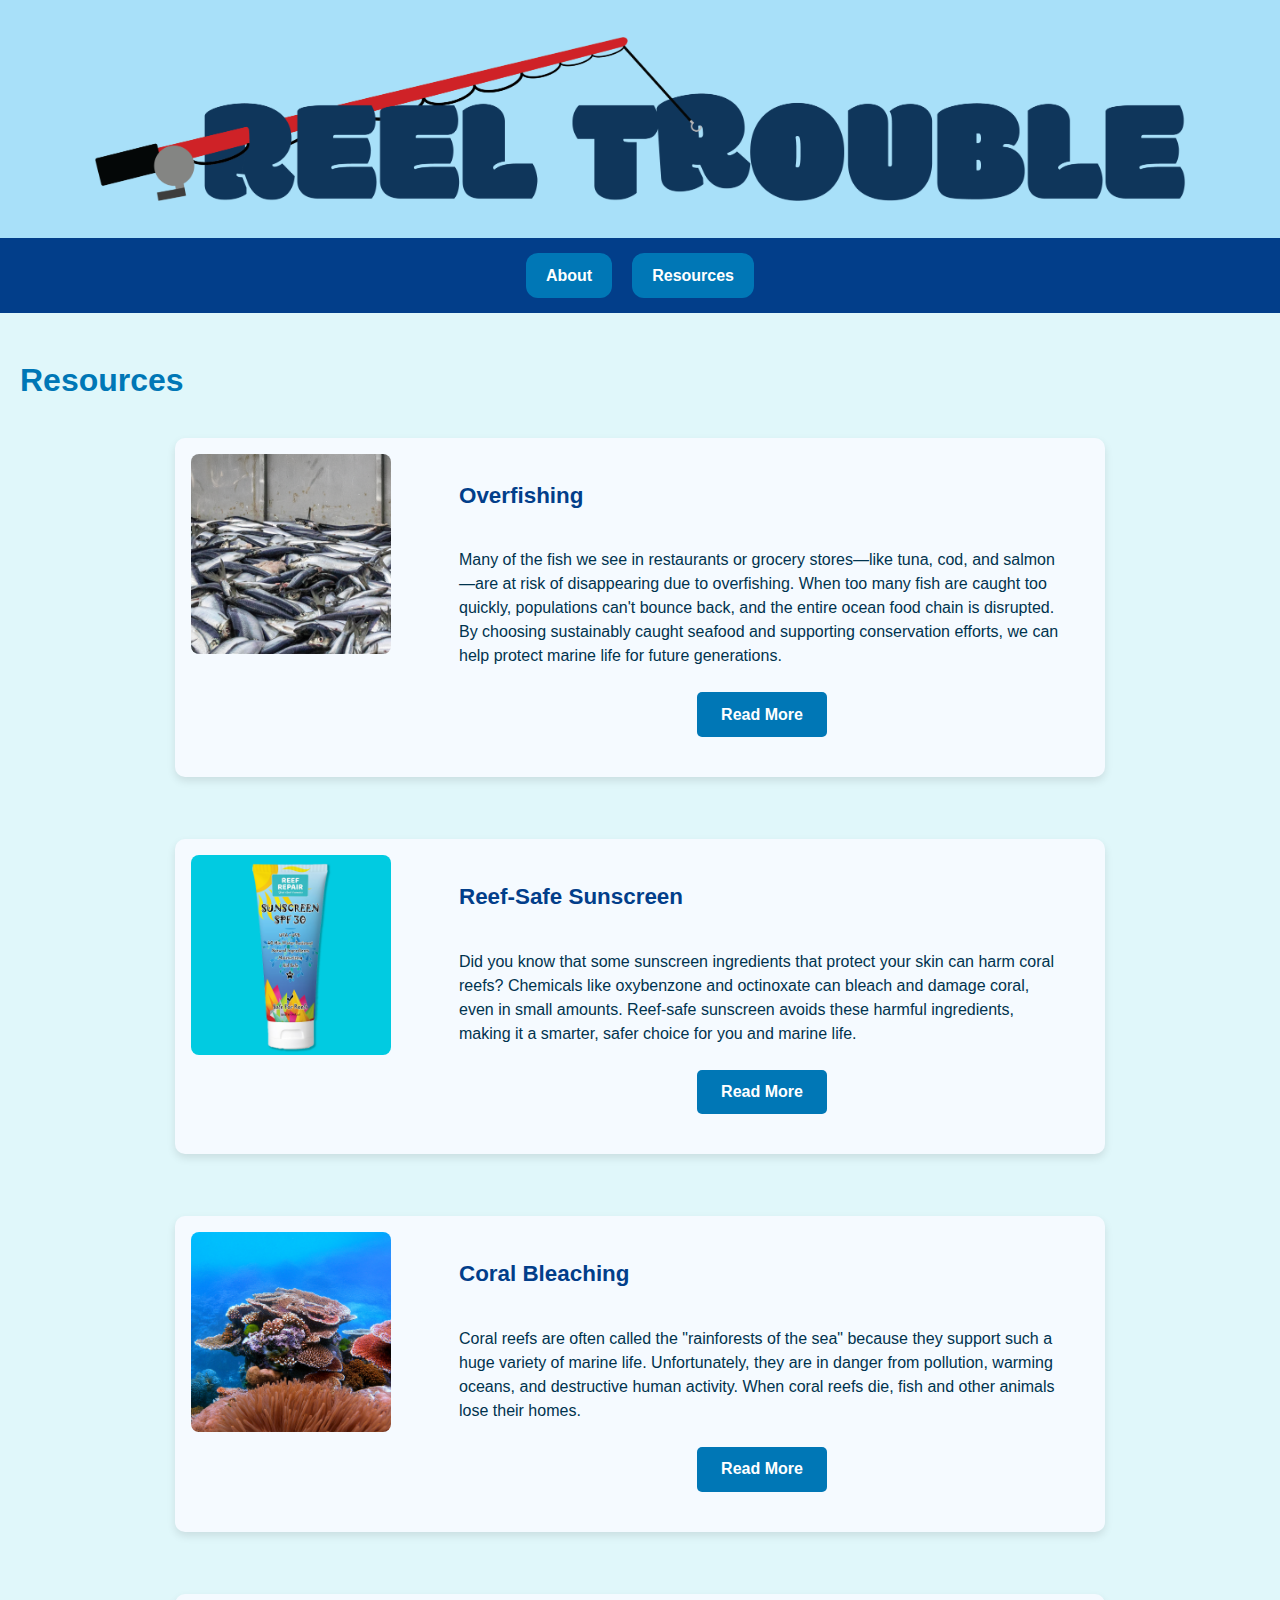
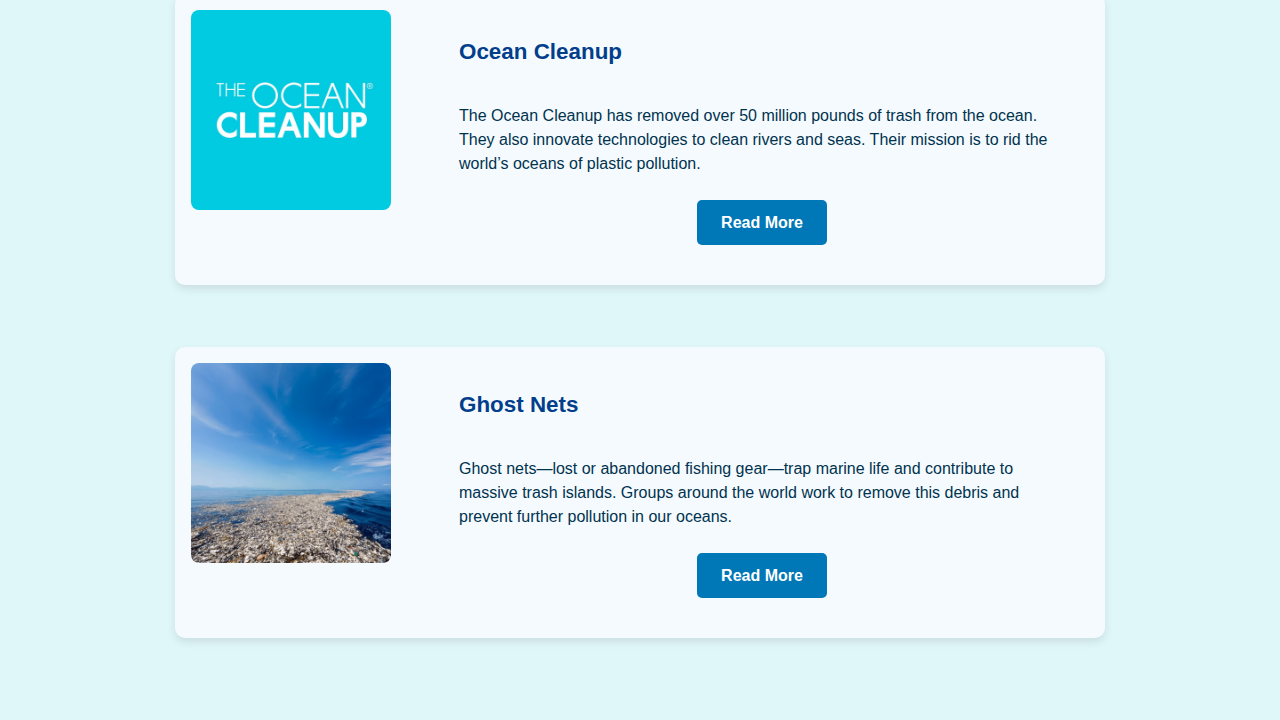
==== resources.html @ 963f10b5 "button" ====
<!DOCTYPE html>
<html lang="en">
<head>
  <meta charset="UTF-8" />
  <meta name="viewport" content="width=device-width, initial-scale=1.0" />
  <title>Reel Trouble - Resources</title>
  <link rel="stylesheet" href="css/style.css" />
</head>
<body>
  <header>
    <img src="images/Reel Trouble Logo.png" alt="Reel Trouble Game Logo" class="logo" />
  </header>

  <nav>
    <a href="index.html">About</a>
    <a href="resources.html">Resources</a>
  </nav>

  <main>
    <h1>Resources</h1>

    <div class="card-container">

      <div class="resource-item">
        <img src="images/fish.png" alt="Colorful fish swimming in coral reef" />
        <div class="resource-text">
          <h2>Overfishing</h2>
          <p>
            Many of the fish we see in restaurants or grocery stores—like tuna, cod, and salmon—are at risk of disappearing due to overfishing. When too many fish are caught too quickly, populations can't bounce back, and the entire ocean food chain is disrupted. By choosing sustainably caught seafood and supporting conservation efforts, we can help protect marine life for future generations.
          </p>
          <div class="button-group">
            <a class="read-more-btn" href="https://www.worldwildlife.org/threats/overfishing" target="_blank">Read More</a>
          </div>
        </div>
      </div>

      <div class="resource-item">
        <img src="images/sunscreen.png" alt="Reef-safe sunscreen product" />
        <div class="resource-text">
          <h2>Reef-Safe Sunscreen</h2>
          <p>
            Did you know that some sunscreen ingredients that protect your skin can harm coral reefs? Chemicals like oxybenzone and octinoxate can bleach and damage coral, even in small amounts. Reef-safe sunscreen avoids these harmful ingredients, making it a smarter, safer choice for you and marine life.
          </p>
          <div class="button-group">
            <a class="read-more-btn" href="https://savethereef.org/about-reef-save-sunscreen.html" target="_blank">Read More</a>
          </div>
        </div>
      </div>

      <div class="resource-item">
        <img src="images/coralreef.png" alt="Vibrant coral reef" />
        <div class="resource-text">
          <h2>Coral Bleaching</h2>
          <p>
            Coral reefs are often called the "rainforests of the sea" because they support such a huge variety of marine life. Unfortunately, they are in danger from pollution, warming oceans, and destructive human activity. When coral reefs die, fish and other animals lose their homes.
          </p>
          <div class="button-group">
            <a class="read-more-btn" href="https://www.worldwildlife.org/threats/coral-bleaching" target="_blank">Read More</a>
          </div>
        </div>
      </div>

      <div class="resource-item">
        <img src="images/oceancleanup.png" alt="The Ocean Cleanup" />
        <div class="resource-text">
          <h2>Ocean Cleanup</h2>
          <p>
            The Ocean Cleanup has removed over 50 million pounds of trash from the ocean. They also innovate technologies to clean rivers and seas. Their mission is to rid the world’s oceans of plastic pollution.
          </p>
          <div class="button-group">
            <a class="read-more-btn" href="https://theoceancleanup.com/" target="_blank">Read More</a>
          </div>
        </div>
      </div>

      <div class="resource-item">
        <img src="images/trashisland.png" alt="Fishing net in the ocean" />
        <div class="resource-text">
          <h2>Ghost Nets</h2>
          <p>
            Ghost nets—lost or abandoned fishing gear—trap marine life and contribute to massive trash islands. Groups around the world work to remove this debris and prevent further pollution in our oceans.
          </p>
          <div class="button-group">
            <a class="read-more-btn" href="https://www.nationalgeographic.com/environment/article/ghost-nets" target="_blank">Read More</a>
          </div>
        </div>
      </div>

    </div>
  </main>
</body>
</html>
---- css/style.css ----
/* Reset and Base Styling */
* {
  box-sizing: border-box;
}
body {
  margin: 0;
  font-family: Arial, sans-serif;
  line-height: 1.6;
  background-color: #e0f7fa;
  color: #003344;
}
a {
  text-decoration: none;
}
a:focus {
  outline: 2px solid #ffffff;
}

/* Header and Logo */
header {
  background-color: #0077b6;
  text-align: center;
}
.logo {
  max-width: 100%;
  height: auto;
  display: block;
  margin: 0 auto;
}

/* Headings */
h1, h2, h3 {
  color: #0077b6;
}

/* Navigation */
nav {
  background-color: #023e8a;
  padding: 15px 0;
  display: flex;
  justify-content: center;
  gap: 20px;
}

nav a {
  background-color: #0077b6;
  color: white;
  padding: 10px 20px;
  border-radius: 12px;
  font-weight: bold;
  transition: background-color 0.3s ease;
  text-decoration: none;
}

nav a:hover,
nav a:focus {
  background-color: #00b4d8;
  color: #001219;
}

/* Main Content */
main {
  padding: 20px;
}

/* About Page Video */
.video-container {
  position: relative;
  padding-bottom: 56.25%;
  height: 0;
  overflow: hidden;
  margin-top: 20px;
}
.video-container iframe {
  position: absolute;
  top: 0; left: 0;
  width: 100%;
  height: 100%;
  border: 0;
}

/* Resources Page */
.resource-item {
  display: flex;
  flex-wrap: wrap;
  margin-bottom: 30px;
  align-items: center;
}
.resource-item img {
  max-width: 300px;
  width: 100%;
  height: auto;
  margin-right: 20px;
}
.resource-item p {
  flex: 1;
}

/* Mobile-Friendly */
@media (max-width: 768px) {
  .resource-item {
    flex-direction: column;
    text-align: center;
  }
  .resource-item img {
    margin: 0 0 10px 0;
  }
}
.card-container {
  width: 75%;
  margin: 0 auto;
  display: flex;
  flex-direction: column;
  gap: 2rem;
}

.resource-item {
  display: flex;
  align-items: center;
  background-color: #e0f7fa;
  border-radius: 12px;
  padding: 1rem;
  box-shadow: 0 4px 8px rgba(0, 0, 0, 0.1);
  gap: 1rem;
  flex-wrap: wrap;
}

.resource-item img {
  max-width: 200px;
  height: auto;
  border-radius: 8px;
}

.resource-item p {
  flex: 1;
  color: #00334e;
  font-size: 1rem;
  line-height: 1.5;
}

.card-container {
  display: flex;
  flex-direction: column;
  gap: 2rem;
}

.resource-item {
  display: flex;
  gap: 1.5rem;
  align-items: flex-start;
}

.resource-item img {
  width: 150px;
  height: auto;
  flex-shrink: 0;
}

.resource-text {
  flex: 1;
}

.read-more-btn {
  display: inline-block;
  margin-top: 0.5rem;
  background-color: #0077b6; /* match your nav link color */
  color: white;
  text-decoration: none;
  padding: 0.4rem 1rem;
  border-radius: 5px;
  font-weight: bold;
  transition: background-color 0.3s ease;
}

.read-more-btn:hover {
  background-color: #023e8a;
}

.btn-container {
  text-align: left;
}

.card-container {
  display: flex;
  flex-direction: column;
  gap: 2rem;
  max-width: 80%;
  margin: 2rem auto;
}

.resource-item {
  display: flex;
  background-color: #f5faff;
  border-radius: 10px;
  overflow: hidden;
  box-shadow: 0 4px 8px rgba(0,0,0,0.1);
}

.resource-item img {
  width: 300px;
  height: auto;
  object-fit: cover;
}

.resource-text {
  padding: 1.5rem;
  flex: 1;
  display: flex;
  flex-direction: column;
  justify-content: space-between;
}

.resource-text h2 {
  margin-top: 0;
  font-size: 1.4rem;
  color: #023e8a;
}

.resource-text p {
  margin-bottom: 1rem;
  font-size: 1rem;
  line-height: 1.5;
}

.button-group {
  text-align: center;
}

.read-more-btn {
  display: inline-block;
  background-color: #0077b6;
  color: #fff;
  padding: 0.6rem 1.5rem;
  text-decoration: none;
  font-weight: bold;
  border-radius: 5px;
  transition: background-color 0.3s ease;
}

.read-more-btn:hover {
  background-color: #023e8a;
}
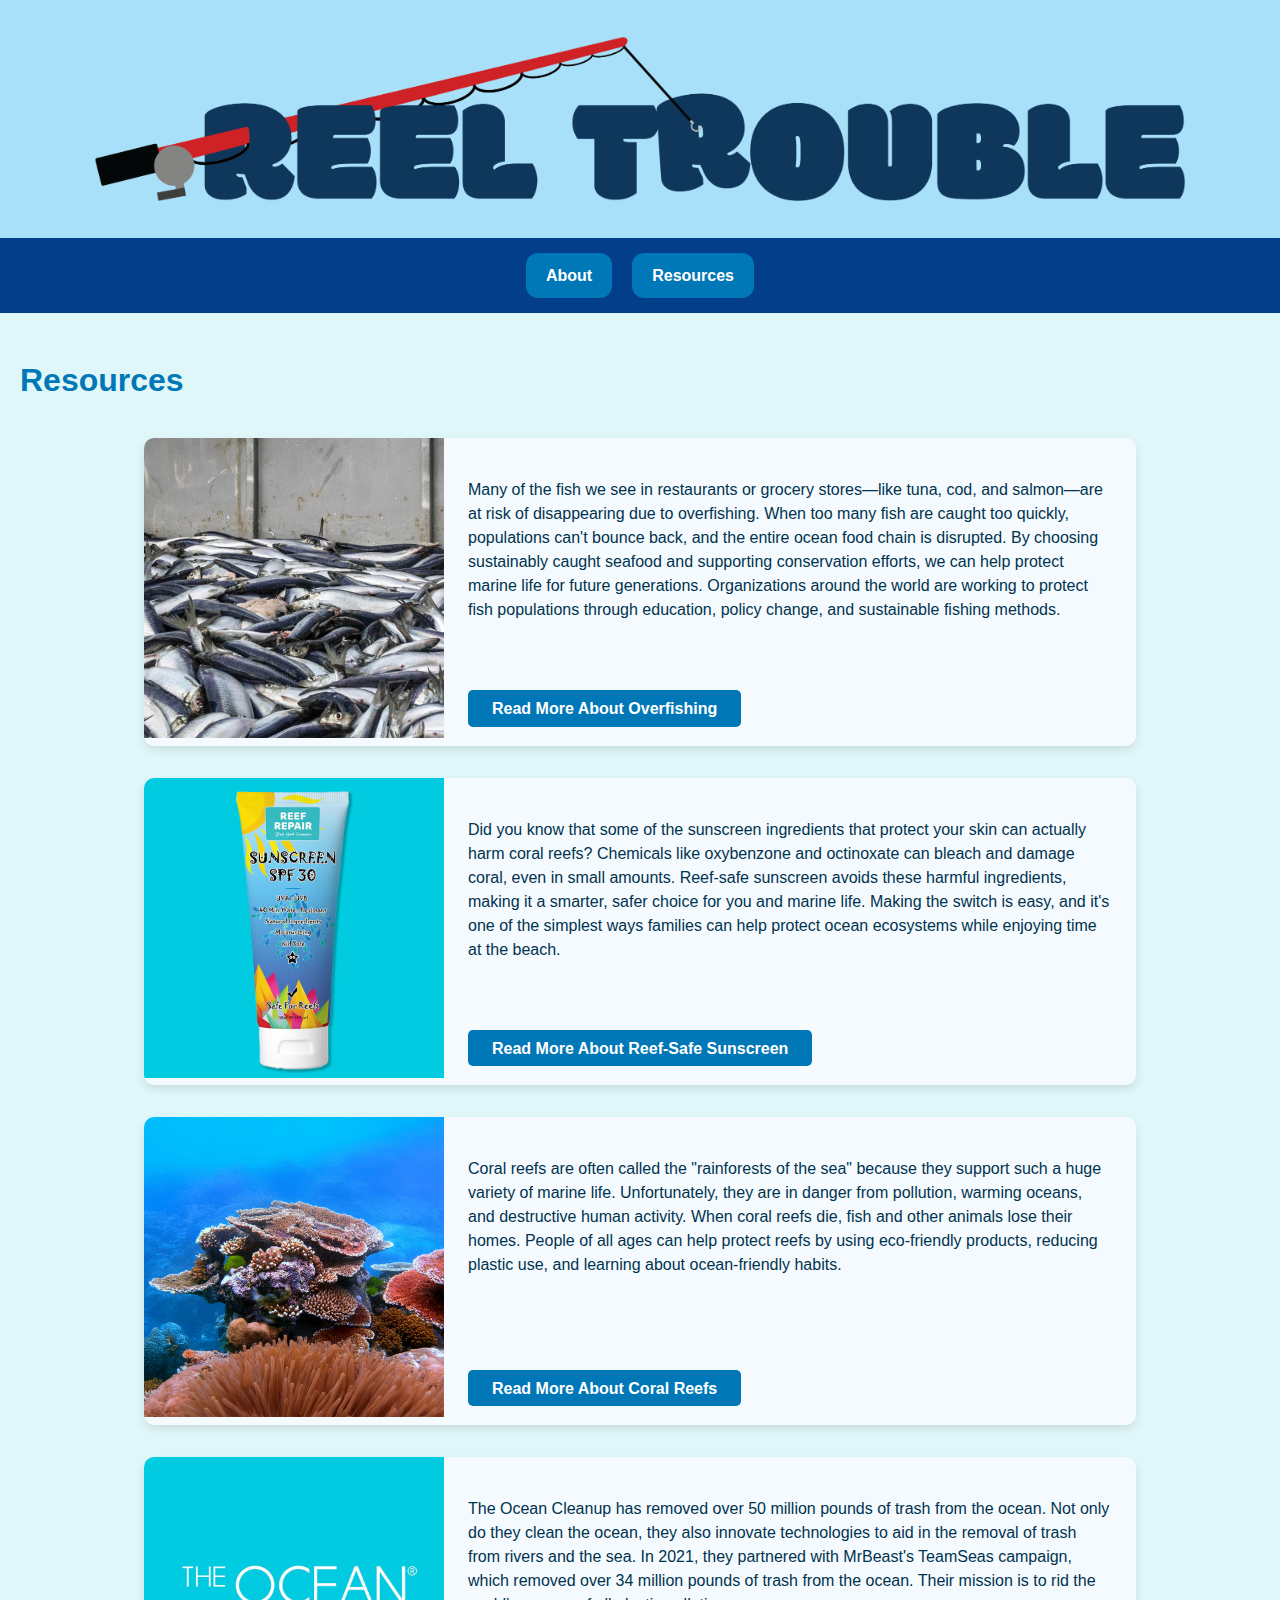
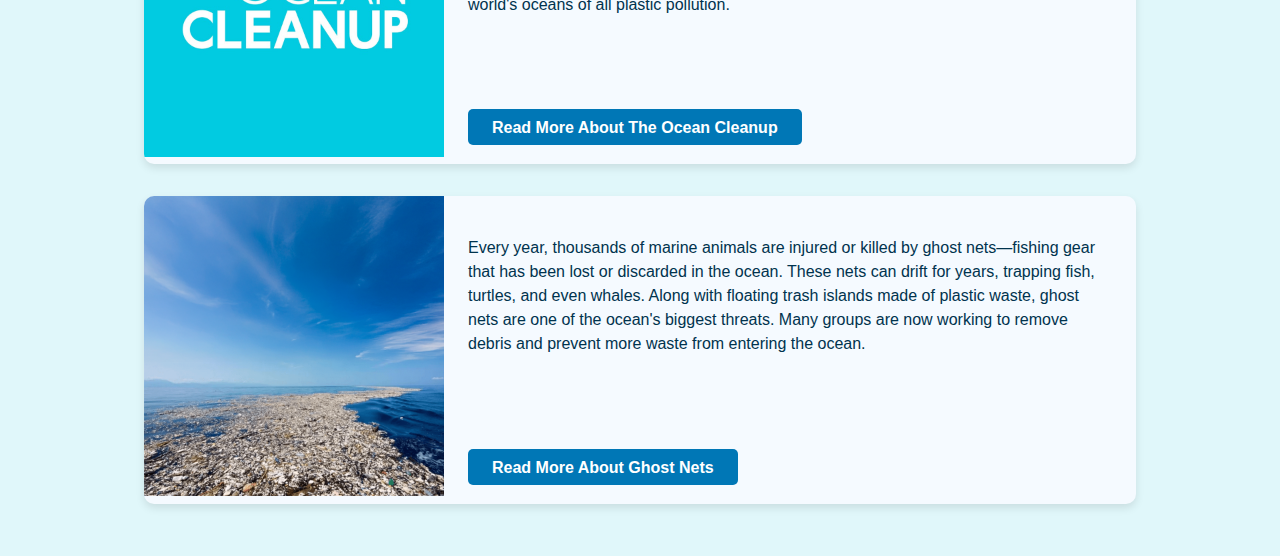
==== commit 574ca899: "buttons" ====
--- a/resources.html
+++ b/resources.html
@@ -22,66 +22,95 @@
     <div class="card-container">
 
       <div class="resource-item">
-        <img src="images/fish.png" alt="Colorful fish swimming in coral reef" />
+        <a href="https://www.worldwildlife.org/threats/overfishing" target="_blank" rel="noopener">
+          <img src="images/fish.png" alt="Colorful fish swimming in coral reef" />
+        </a>
         <div class="resource-text">
-          <h2>Overfishing</h2>
           <p>
-            Many of the fish we see in restaurants or grocery stores—like tuna, cod, and salmon—are at risk of disappearing due to overfishing. When too many fish are caught too quickly, populations can't bounce back, and the entire ocean food chain is disrupted. By choosing sustainably caught seafood and supporting conservation efforts, we can help protect marine life for future generations.
+            Many of the fish we see in restaurants or grocery stores—like tuna, cod, and 
+            salmon—are at risk of disappearing due to overfishing. When too many fish are 
+            caught too quickly, populations can't bounce back, and the entire ocean food 
+            chain is disrupted. By choosing sustainably caught seafood and supporting 
+            conservation efforts, we can help protect marine life for future generations. 
+            Organizations around the world are working to protect fish populations through 
+            education, policy change, and sustainable fishing methods.
           </p>
           <div class="button-group">
-            <a class="read-more-btn" href="https://www.worldwildlife.org/threats/overfishing" target="_blank">Read More</a>
+            <a class="read-more-btn" href="https://www.worldwildlife.org/threats/overfishing" target="_blank" rel="noopener">Read More About Overfishing</a>
           </div>
         </div>
       </div>
 
       <div class="resource-item">
-        <img src="images/sunscreen.png" alt="Reef-safe sunscreen product" />
+        <a href="https://savethereef.org/about-reef-save-sunscreen.html" target="_blank" rel="noopener">
+          <img src="images/sunscreen.png" alt="Reef-safe sunscreen product" />
+        </a>
         <div class="resource-text">
-          <h2>Reef-Safe Sunscreen</h2>
           <p>
-            Did you know that some sunscreen ingredients that protect your skin can harm coral reefs? Chemicals like oxybenzone and octinoxate can bleach and damage coral, even in small amounts. Reef-safe sunscreen avoids these harmful ingredients, making it a smarter, safer choice for you and marine life.
+            Did you know that some of the sunscreen ingredients that protect your skin can 
+            actually harm coral reefs? Chemicals like oxybenzone and octinoxate can bleach 
+            and damage coral, even in small amounts. Reef-safe sunscreen avoids these harmful 
+            ingredients, making it a smarter, safer choice for you and marine life. Making 
+            the switch is easy, and it's one of the simplest ways families can help protect 
+            ocean ecosystems while enjoying time at the beach.
           </p>
           <div class="button-group">
-            <a class="read-more-btn" href="https://savethereef.org/about-reef-save-sunscreen.html" target="_blank">Read More</a>
+            <a class="read-more-btn" href="https://savethereef.org/about-reef-save-sunscreen.html" target="_blank" rel="noopener">Read More About Reef-Safe Sunscreen</a>
           </div>
         </div>
       </div>
 
       <div class="resource-item">
-        <img src="images/coralreef.png" alt="Vibrant coral reef" />
+        <a href="https://www.worldwildlife.org/threats/coral-bleaching" target="_blank" rel="noopener">
+          <img src="images/coralreef.png" alt="Vibrant coral reef" />
+        </a>
         <div class="resource-text">
-          <h2>Coral Bleaching</h2>
           <p>
-            Coral reefs are often called the "rainforests of the sea" because they support such a huge variety of marine life. Unfortunately, they are in danger from pollution, warming oceans, and destructive human activity. When coral reefs die, fish and other animals lose their homes.
+            Coral reefs are often called the "rainforests of the sea" because they support 
+            such a huge variety of marine life. Unfortunately, they are in danger from 
+            pollution, warming oceans, and destructive human activity. When coral reefs die, 
+            fish and other animals lose their homes. People of all ages can help protect 
+            reefs by using eco-friendly products, reducing plastic use, and 
+            learning about ocean-friendly habits.
           </p>
           <div class="button-group">
-            <a class="read-more-btn" href="https://www.worldwildlife.org/threats/coral-bleaching" target="_blank">Read More</a>
+            <a class="read-more-btn" href="https://www.worldwildlife.org/threats/coral-bleaching" target="_blank" rel="noopener">Read More About Coral Reefs</a>
           </div>
         </div>
       </div>
 
       <div class="resource-item">
-        <img src="images/oceancleanup.png" alt="The Ocean Cleanup" />
+        <a href="https://theoceancleanup.com/" target="_blank" rel="noopener">
+          <img src="images/oceancleanup.png" alt="The Ocean Cleanup" />
+        </a>
         <div class="resource-text">
-          <h2>Ocean Cleanup</h2>
           <p>
-            The Ocean Cleanup has removed over 50 million pounds of trash from the ocean. They also innovate technologies to clean rivers and seas. Their mission is to rid the world’s oceans of plastic pollution.
+            The Ocean Cleanup has removed over 50 million pounds of trash from the ocean. 
+            Not only do they clean the ocean, they also innovate technologies to aid in the 
+            removal of trash from rivers and the sea. In 2021, they partnered with MrBeast's 
+            TeamSeas campaign, which removed over 34 million pounds of trash from the ocean. 
+            Their mission is to rid the world's oceans of all plastic pollution.
           </p>
           <div class="button-group">
-            <a class="read-more-btn" href="https://theoceancleanup.com/" target="_blank">Read More</a>
+            <a class="read-more-btn" href="https://theoceancleanup.com/" target="_blank" rel="noopener">Read More About The Ocean Cleanup</a>
           </div>
         </div>
       </div>
 
       <div class="resource-item">
-        <img src="images/trashisland.png" alt="Fishing net in the ocean" />
+        <a href="https://www.nationalgeographic.com/environment/article/ghost-nets" target="_blank" rel="noopener">
+          <img src="images/trashisland.png" alt="Fishing net in the ocean" />
+        </a>
         <div class="resource-text">
-          <h2>Ghost Nets</h2>
           <p>
-            Ghost nets—lost or abandoned fishing gear—trap marine life and contribute to massive trash islands. Groups around the world work to remove this debris and prevent further pollution in our oceans.
+            Every year, thousands of marine animals are injured or killed by ghost nets—fishing 
+            gear that has been lost or discarded in the ocean. These nets can drift for years, 
+            trapping fish, turtles, and even whales. Along with floating trash islands made of 
+            plastic waste, ghost nets are one of the ocean's biggest threats. Many groups are 
+            now working to remove debris and prevent more waste from entering the ocean.
           </p>
           <div class="button-group">
-            <a class="read-more-btn" href="https://www.nationalgeographic.com/environment/article/ghost-nets" target="_blank">Read More</a>
+            <a class="read-more-btn" href="https://www.nationalgeographic.com/environment/article/ghost-nets" target="_blank" rel="noopener">Read More About Ghost Nets</a>
           </div>
         </div>
       </div>
--- a/css/style.css
+++ b/css/style.css
@@ -28,11 +28,6 @@
   margin: 0 auto;
 }
 
-/* Headings */
-h1, h2, h3 {
-  color: #0077b6;
-}
-
 /* Navigation */
 nav {
   background-color: #023e8a;
@@ -49,13 +44,17 @@
   border-radius: 12px;
   font-weight: bold;
   transition: background-color 0.3s ease;
-  text-decoration: none;
 }
 
 nav a:hover,
 nav a:focus {
   background-color: #00b4d8;
   color: #001219;
+}
+
+/* Headings */
+h1, h2, h3 {
+  color: #0077b6;
 }
 
 /* Main Content */
@@ -73,42 +72,17 @@
 }
 .video-container iframe {
   position: absolute;
-  top: 0; left: 0;
+  top: 0;
+  left: 0;
   width: 100%;
   height: 100%;
   border: 0;
 }
 
-/* Resources Page */
-.resource-item {
-  display: flex;
-  flex-wrap: wrap;
-  margin-bottom: 30px;
-  align-items: center;
-}
-.resource-item img {
-  max-width: 300px;
-  width: 100%;
-  height: auto;
-  margin-right: 20px;
-}
-.resource-item p {
-  flex: 1;
-}
-
-/* Mobile-Friendly */
-@media (max-width: 768px) {
-  .resource-item {
-    flex-direction: column;
-    text-align: center;
-  }
-  .resource-item img {
-    margin: 0 0 10px 0;
-  }
-}
+/* Resources Page Layout */
 .card-container {
-  width: 75%;
-  margin: 0 auto;
+  max-width: 80%;
+  margin: 2rem auto;
   display: flex;
   flex-direction: column;
   gap: 2rem;
@@ -116,90 +90,18 @@
 
 .resource-item {
   display: flex;
-  align-items: center;
-  background-color: #e0f7fa;
-  border-radius: 12px;
-  padding: 1rem;
-  box-shadow: 0 4px 8px rgba(0, 0, 0, 0.1);
-  gap: 1rem;
   flex-wrap: wrap;
-}
-
-.resource-item img {
-  max-width: 200px;
-  height: auto;
-  border-radius: 8px;
-}
-
-.resource-item p {
-  flex: 1;
-  color: #00334e;
-  font-size: 1rem;
-  line-height: 1.5;
-}
-
-.card-container {
-  display: flex;
-  flex-direction: column;
-  gap: 2rem;
-}
-
-.resource-item {
-  display: flex;
-  gap: 1.5rem;
-  align-items: flex-start;
-}
-
-.resource-item img {
-  width: 150px;
-  height: auto;
-  flex-shrink: 0;
-}
-
-.resource-text {
-  flex: 1;
-}
-
-.read-more-btn {
-  display: inline-block;
-  margin-top: 0.5rem;
-  background-color: #0077b6; /* match your nav link color */
-  color: white;
-  text-decoration: none;
-  padding: 0.4rem 1rem;
-  border-radius: 5px;
-  font-weight: bold;
-  transition: background-color 0.3s ease;
-}
-
-.read-more-btn:hover {
-  background-color: #023e8a;
-}
-
-.btn-container {
-  text-align: left;
-}
-
-.card-container {
-  display: flex;
-  flex-direction: column;
-  gap: 2rem;
-  max-width: 80%;
-  margin: 2rem auto;
-}
-
-.resource-item {
-  display: flex;
   background-color: #f5faff;
   border-radius: 10px;
   overflow: hidden;
-  box-shadow: 0 4px 8px rgba(0,0,0,0.1);
+  box-shadow: 0 4px 8px rgba(0, 0, 0, 0.1);
 }
 
 .resource-item img {
   width: 300px;
   height: auto;
   object-fit: cover;
+  flex-shrink: 0;
 }
 
 .resource-text {
@@ -210,33 +112,50 @@
   justify-content: space-between;
 }
 
-.resource-text h2 {
-  margin-top: 0;
-  font-size: 1.4rem;
-  color: #023e8a;
-}
-
 .resource-text p {
   margin-bottom: 1rem;
   font-size: 1rem;
   line-height: 1.5;
+  color: #00334e;
 }
 
-.button-group {
-  text-align: center;
+.btn-container {
+  display: flex;
+  justify-content: center;
 }
 
 .read-more-btn {
-  display: inline-block;
   background-color: #0077b6;
-  color: #fff;
+  color: white;
+  text-decoration: none;
   padding: 0.6rem 1.5rem;
-  text-decoration: none;
+  border-radius: 5px;
   font-weight: bold;
-  border-radius: 5px;
   transition: background-color 0.3s ease;
 }
 
 .read-more-btn:hover {
   background-color: #023e8a;
 }
+
+/* Mobile-Friendly Adjustments */
+@media (max-width: 768px) {
+  .resource-item {
+    flex-direction: column;
+    text-align: center;
+  }
+
+  .resource-item img {
+    width: 100%;
+    max-height: 300px;
+    object-fit: cover;
+  }
+
+  .resource-text {
+    padding: 1rem;
+  }
+
+  .btn-container {
+    justify-content: center;
+  }
+}
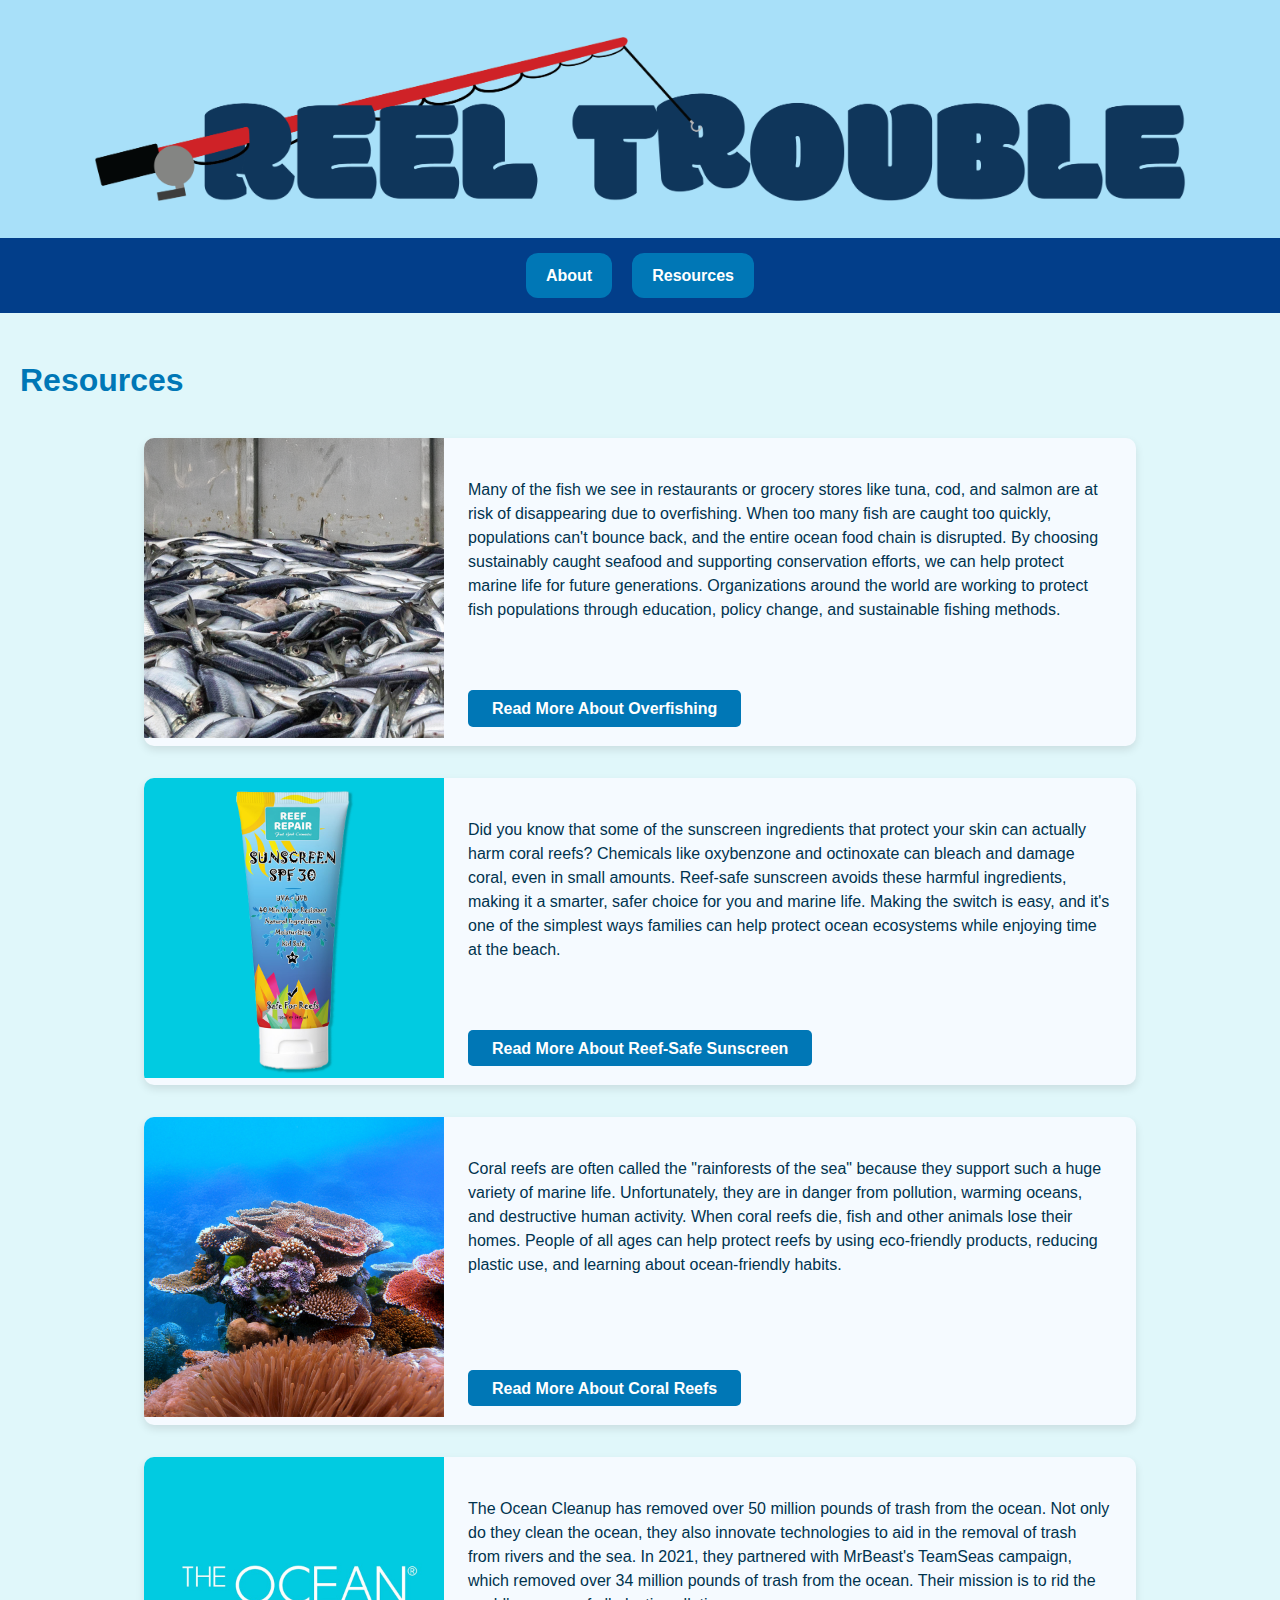
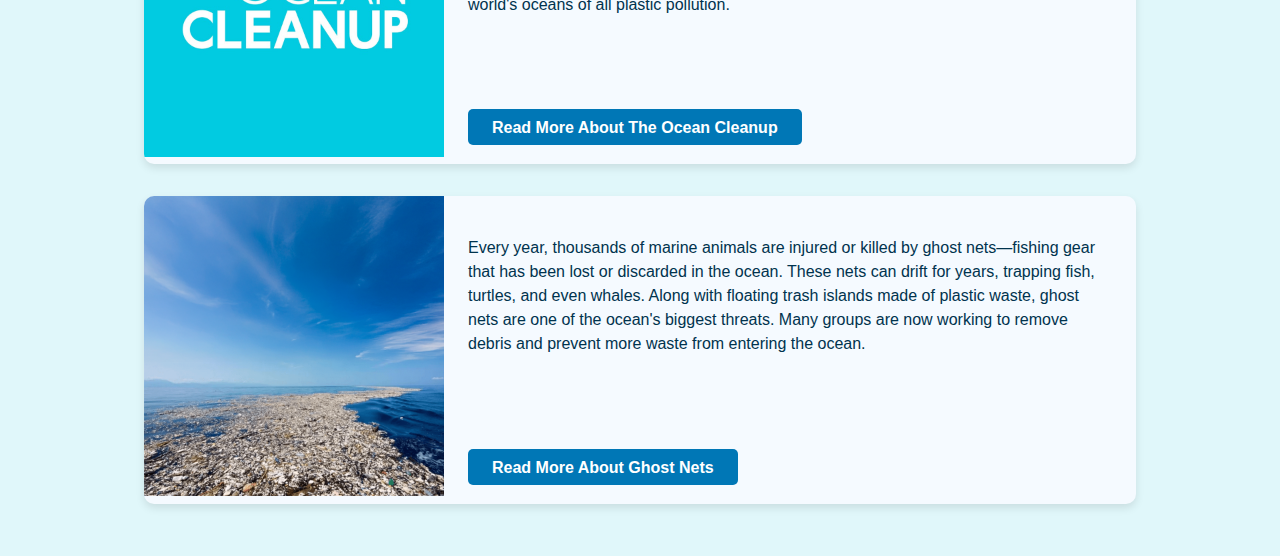
==== commit 5ec00df0: "Update resources.html" ====
--- a/resources.html
+++ b/resources.html
@@ -27,8 +27,8 @@
         </a>
         <div class="resource-text">
           <p>
-            Many of the fish we see in restaurants or grocery stores—like tuna, cod, and 
-            salmon—are at risk of disappearing due to overfishing. When too many fish are 
+            Many of the fish we see in restaurants or grocery stores like tuna, cod, and 
+            salmon are at risk of disappearing due to overfishing. When too many fish are 
             caught too quickly, populations can't bounce back, and the entire ocean food 
             chain is disrupted. By choosing sustainably caught seafood and supporting 
             conservation efforts, we can help protect marine life for future generations. 
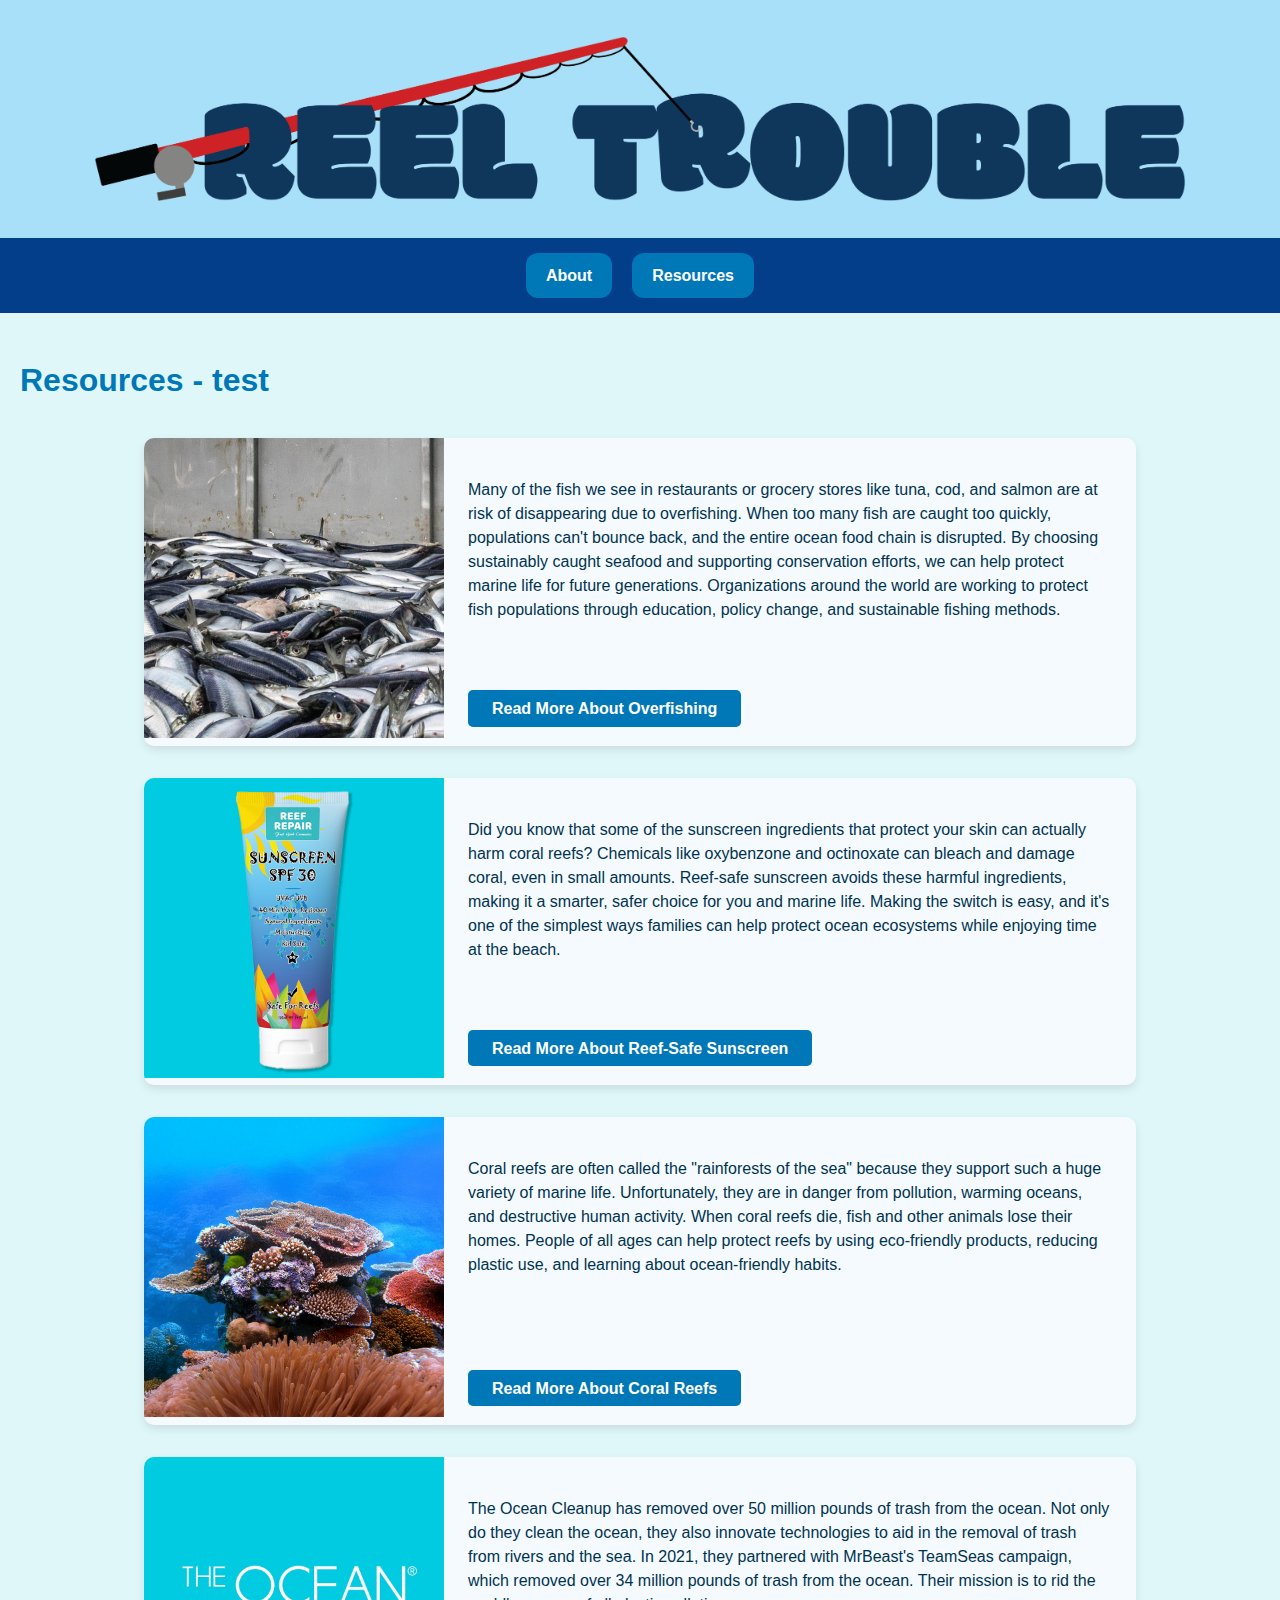
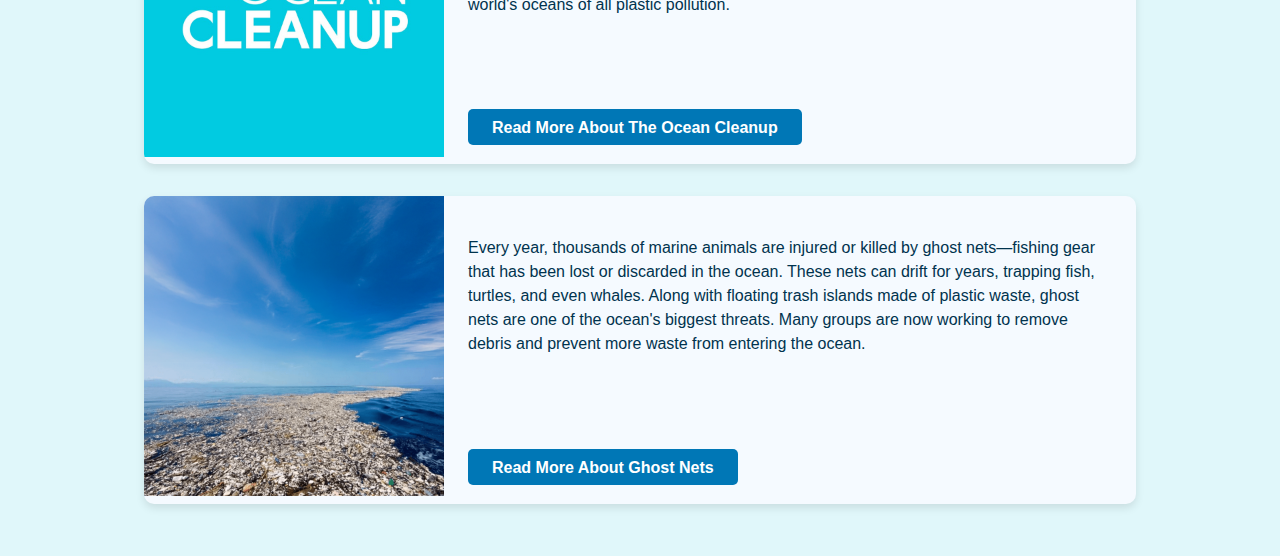
==== commit f21b304d: "Update resources.html" ====
--- a/resources.html
+++ b/resources.html
@@ -17,7 +17,7 @@
   </nav>
 
   <main>
-    <h1>Resources</h1>
+    <h1>Resources - test</h1>
 
     <div class="card-container">
 
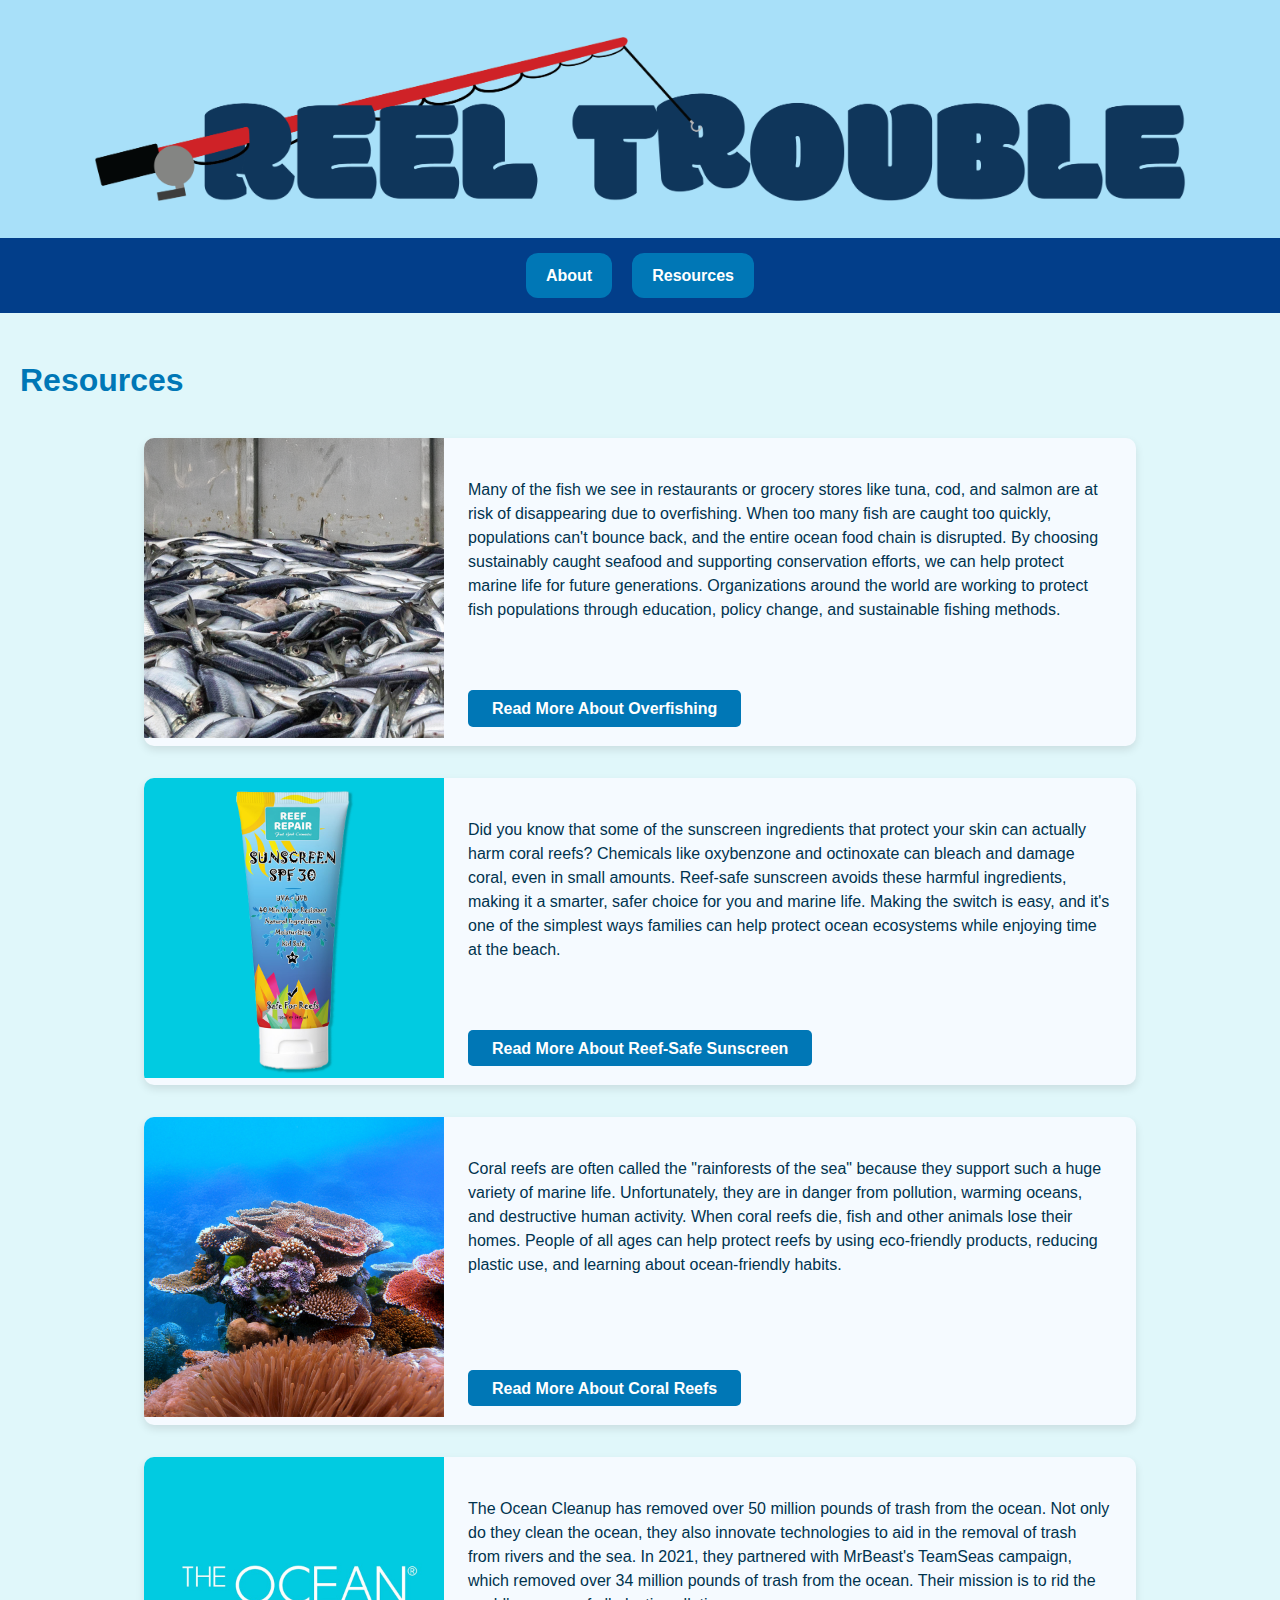
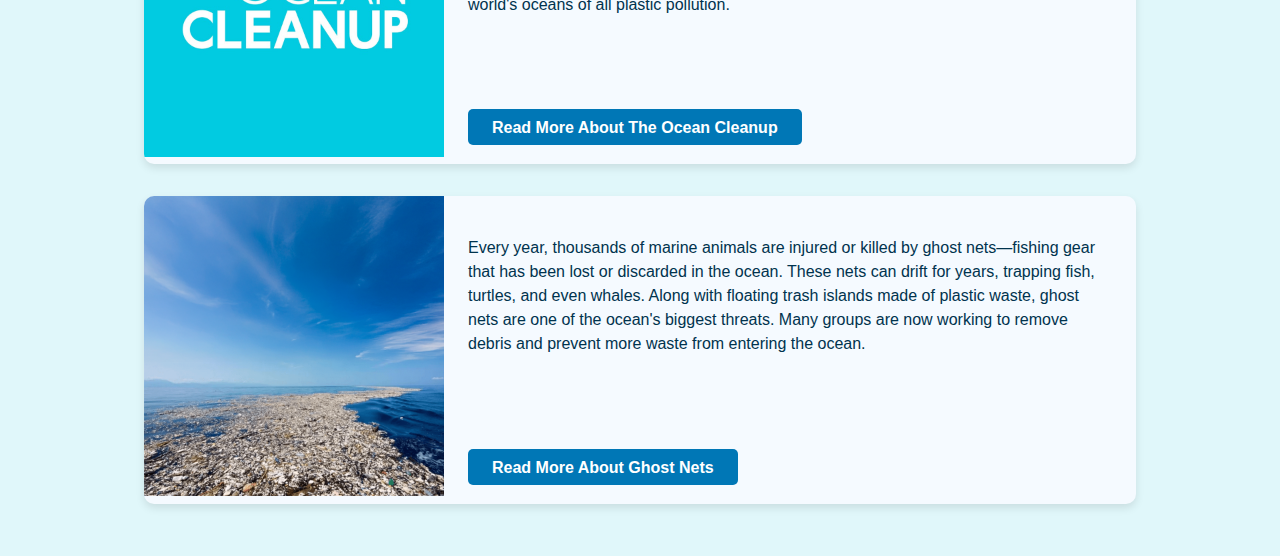
==== commit d677dfc6: "Update resources.html" ====
--- a/resources.html
+++ b/resources.html
@@ -17,7 +17,7 @@
   </nav>
 
   <main>
-    <h1>Resources - test</h1>
+    <h1>Resources</h1>
 
     <div class="card-container">
 
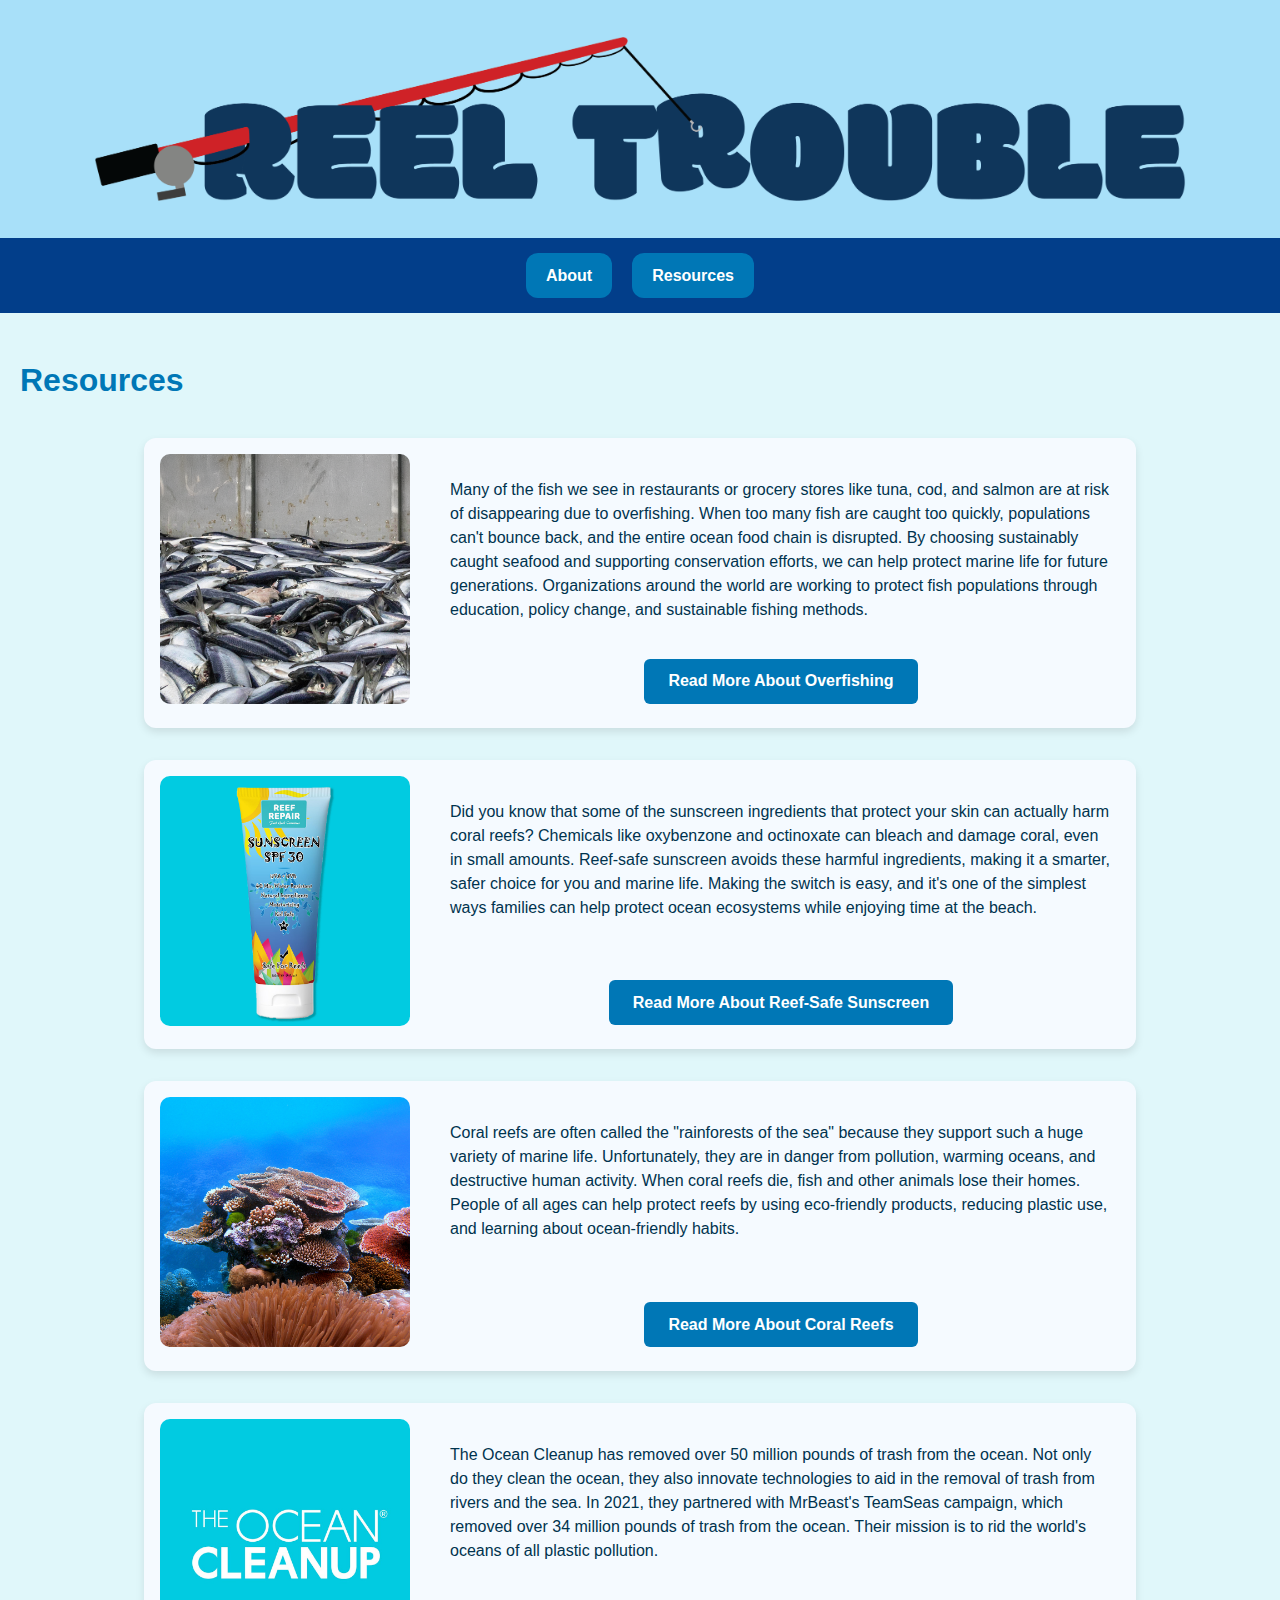
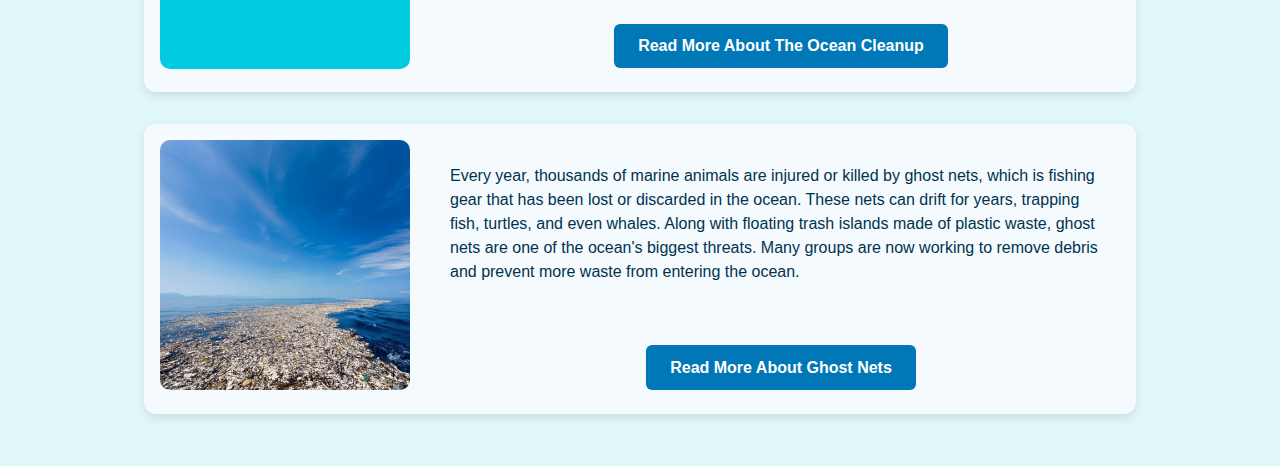
==== commit 42a4bf53: "please work" ====
--- a/resources.html
+++ b/resources.html
@@ -22,9 +22,11 @@
     <div class="card-container">
 
       <div class="resource-item">
-        <a href="https://www.worldwildlife.org/threats/overfishing" target="_blank" rel="noopener">
-          <img src="images/fish.png" alt="Colorful fish swimming in coral reef" />
-        </a>
+        <div class="image-wrapper">
+          <a href="https://www.worldwildlife.org/threats/overfishing" target="_blank" rel="noopener">
+            <img src="images/fish.png" alt="Colorful fish swimming in coral reef" />
+          </a>
+        </div>
         <div class="resource-text">
           <p>
             Many of the fish we see in restaurants or grocery stores like tuna, cod, and 
@@ -42,9 +44,11 @@
       </div>
 
       <div class="resource-item">
-        <a href="https://savethereef.org/about-reef-save-sunscreen.html" target="_blank" rel="noopener">
-          <img src="images/sunscreen.png" alt="Reef-safe sunscreen product" />
-        </a>
+        <div class="image-wrapper">
+          <a href="https://savethereef.org/about-reef-save-sunscreen.html" target="_blank" rel="noopener">
+            <img src="images/sunscreen.png" alt="Reef-safe sunscreen product" />
+          </a>
+        </div>
         <div class="resource-text">
           <p>
             Did you know that some of the sunscreen ingredients that protect your skin can 
@@ -61,9 +65,11 @@
       </div>
 
       <div class="resource-item">
-        <a href="https://www.worldwildlife.org/threats/coral-bleaching" target="_blank" rel="noopener">
-          <img src="images/coralreef.png" alt="Vibrant coral reef" />
-        </a>
+        <div class="image-wrapper">
+          <a href="https://www.worldwildlife.org/threats/coral-bleaching" target="_blank" rel="noopener">
+            <img src="images/coralreef.png" alt="Vibrant coral reef" />
+          </a>
+        </div>
         <div class="resource-text">
           <p>
             Coral reefs are often called the "rainforests of the sea" because they support 
@@ -80,9 +86,11 @@
       </div>
 
       <div class="resource-item">
-        <a href="https://theoceancleanup.com/" target="_blank" rel="noopener">
-          <img src="images/oceancleanup.png" alt="The Ocean Cleanup" />
-        </a>
+        <div class="image-wrapper">
+          <a href="https://theoceancleanup.com/" target="_blank" rel="noopener">
+            <img src="images/oceancleanup.png" alt="The Ocean Cleanup" />
+          </a>
+        </div>
         <div class="resource-text">
           <p>
             The Ocean Cleanup has removed over 50 million pounds of trash from the ocean. 
@@ -98,12 +106,14 @@
       </div>
 
       <div class="resource-item">
-        <a href="https://www.nationalgeographic.com/environment/article/ghost-nets" target="_blank" rel="noopener">
-          <img src="images/trashisland.png" alt="Fishing net in the ocean" />
-        </a>
+        <div class="image-wrapper">
+          <a href="https://www.nationalgeographic.com/environment/article/ghost-nets" target="_blank" rel="noopener">
+            <img src="images/trashisland.png" alt="Fishing net in the ocean" />
+          </a>
+        </div>
         <div class="resource-text">
           <p>
-            Every year, thousands of marine animals are injured or killed by ghost nets—fishing 
+            Every year, thousands of marine animals are injured or killed by ghost nets, which is fishing 
             gear that has been lost or discarded in the ocean. These nets can drift for years, 
             trapping fish, turtles, and even whales. Along with floating trash islands made of 
             plastic waste, ghost nets are one of the ocean's biggest threats. Many groups are 
--- a/css/style.css
+++ b/css/style.css
@@ -28,6 +28,11 @@
   margin: 0 auto;
 }
 
+/* Headings */
+h1, h2, h3 {
+  color: #0077b6;
+}
+
 /* Navigation */
 nav {
   background-color: #023e8a;
@@ -52,34 +57,12 @@
   color: #001219;
 }
 
-/* Headings */
-h1, h2, h3 {
-  color: #0077b6;
-}
-
 /* Main Content */
 main {
   padding: 20px;
 }
 
-/* About Page Video */
-.video-container {
-  position: relative;
-  padding-bottom: 56.25%;
-  height: 0;
-  overflow: hidden;
-  margin-top: 20px;
-}
-.video-container iframe {
-  position: absolute;
-  top: 0;
-  left: 0;
-  width: 100%;
-  height: 100%;
-  border: 0;
-}
-
-/* Resources Page Layout */
+/* Card Container */
 .card-container {
   max-width: 80%;
   margin: 2rem auto;
@@ -88,74 +71,76 @@
   gap: 2rem;
 }
 
+/* Individual Resource Card */
 .resource-item {
   display: flex;
-  flex-wrap: wrap;
   background-color: #f5faff;
-  border-radius: 10px;
+  border-radius: 12px;
+  box-shadow: 0 4px 8px rgba(0,0,0,0.1);
   overflow: hidden;
-  box-shadow: 0 4px 8px rgba(0, 0, 0, 0.1);
 }
 
-.resource-item img {
-  width: 300px;
+/* Image Section */
+.image-wrapper {
+  flex-shrink: 0;
+  padding: 1rem;
+  display: flex;
+  align-items: center;
+  justify-content: center;
+}
+.image-wrapper img {
+  max-width: 250px;
   height: auto;
-  object-fit: cover;
-  flex-shrink: 0;
+  border-radius: 10px;
 }
 
+/* Text Section */
 .resource-text {
+  flex: 1;
   padding: 1.5rem;
-  flex: 1;
   display: flex;
   flex-direction: column;
   justify-content: space-between;
 }
 
+/* Paragraph Text */
 .resource-text p {
-  margin-bottom: 1rem;
+  margin-bottom: 1.5rem;
   font-size: 1rem;
   line-height: 1.5;
   color: #00334e;
 }
 
-.btn-container {
-  display: flex;
-  justify-content: center;
+/* Button */
+.button-group {
+  text-align: center;
 }
-
 .read-more-btn {
+  display: inline-block;
   background-color: #0077b6;
   color: white;
-  text-decoration: none;
   padding: 0.6rem 1.5rem;
-  border-radius: 5px;
+  border-radius: 6px;
   font-weight: bold;
   transition: background-color 0.3s ease;
 }
-
 .read-more-btn:hover {
   background-color: #023e8a;
 }
 
-/* Mobile-Friendly Adjustments */
+/* Mobile */
 @media (max-width: 768px) {
   .resource-item {
     flex-direction: column;
     text-align: center;
   }
-
-  .resource-item img {
-    width: 100%;
-    max-height: 300px;
-    object-fit: cover;
+  .image-wrapper {
+    padding: 1rem 0 0 0;
   }
-
+  .image-wrapper img {
+    max-width: 80%;
+  }
   .resource-text {
     padding: 1rem;
   }
-
-  .btn-container {
-    justify-content: center;
-  }
 }
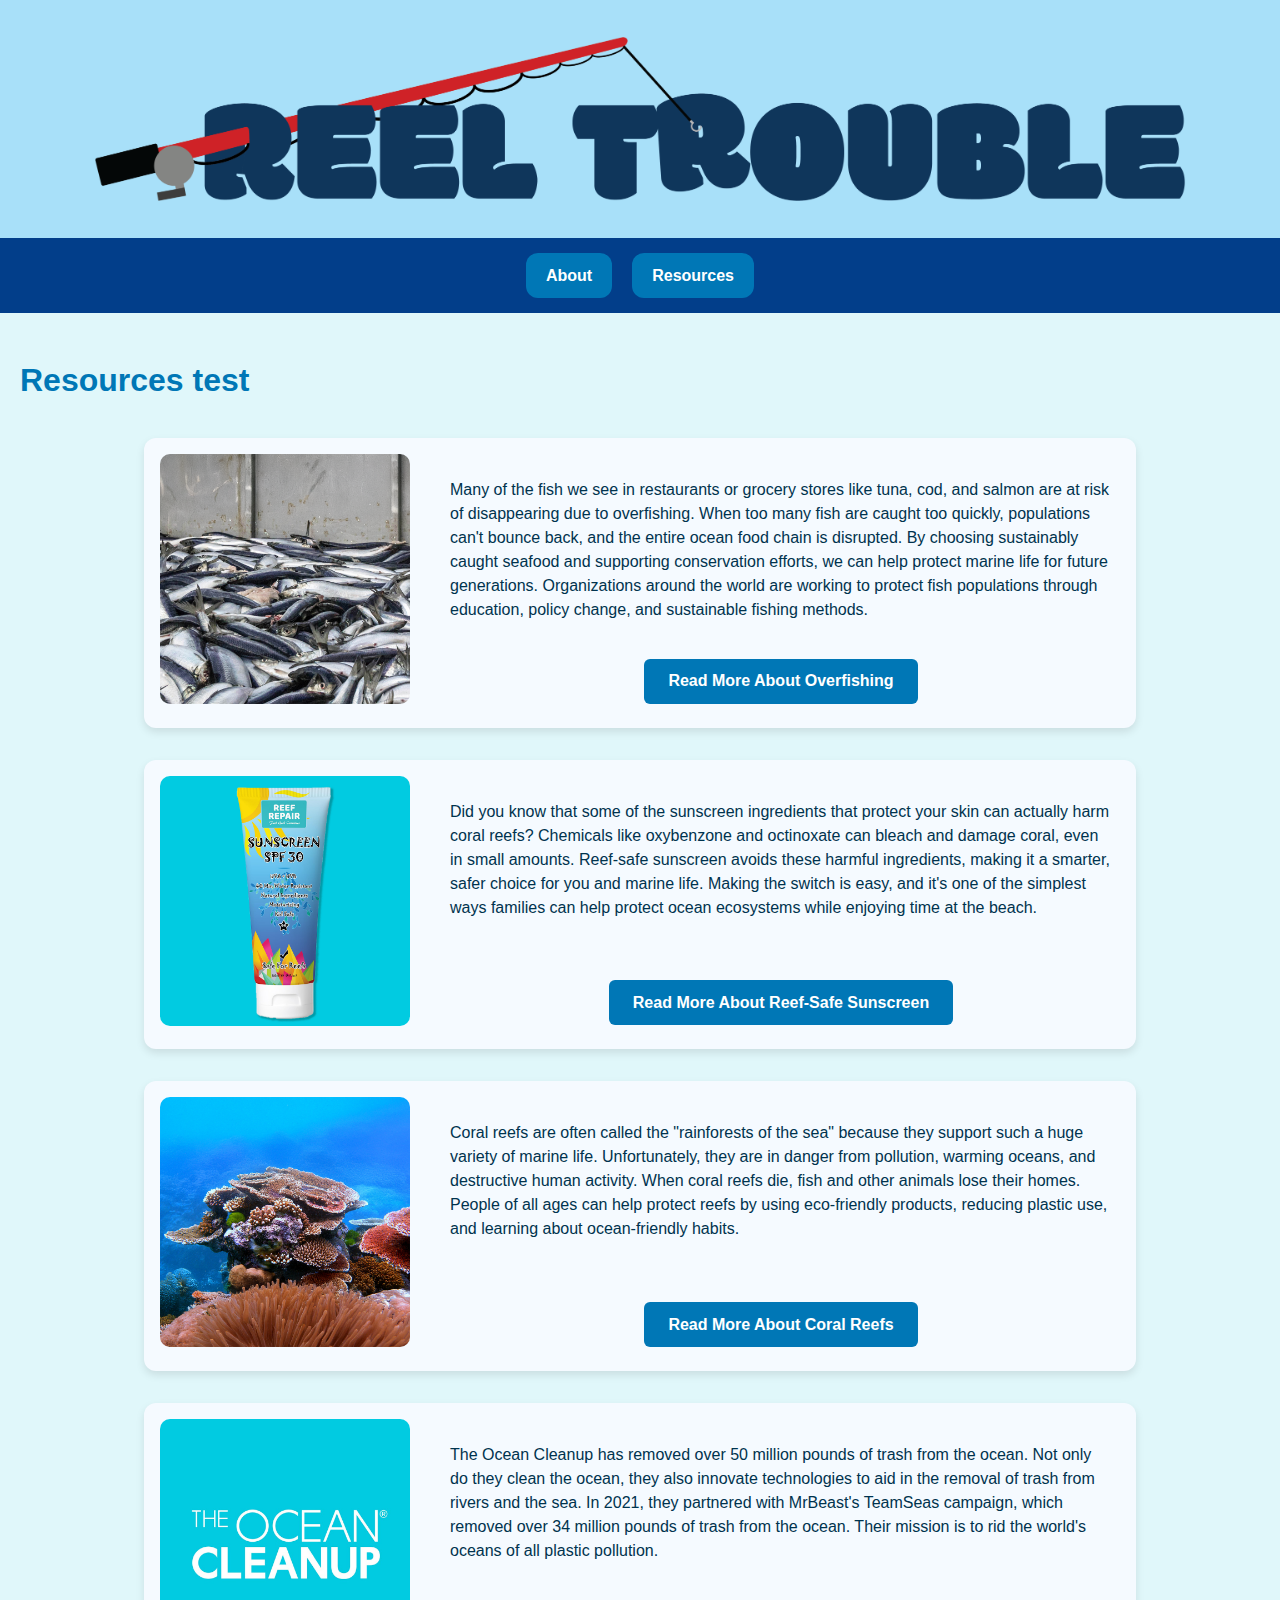
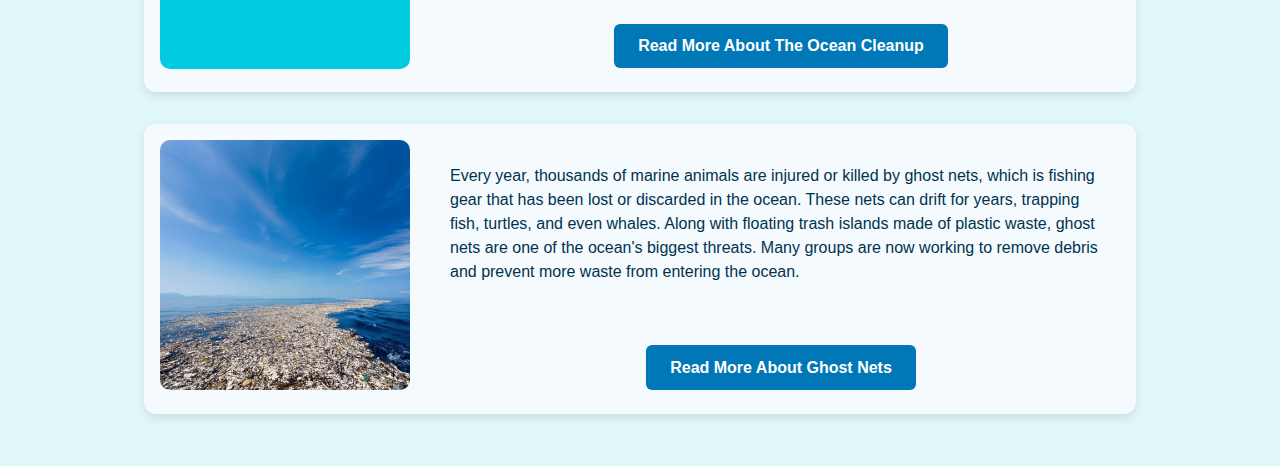
==== commit da4a0da0: "Update resources.html" ====
--- a/resources.html
+++ b/resources.html
@@ -17,7 +17,7 @@
   </nav>
 
   <main>
-    <h1>Resources</h1>
+    <h1>Resources test</h1>
 
     <div class="card-container">
 
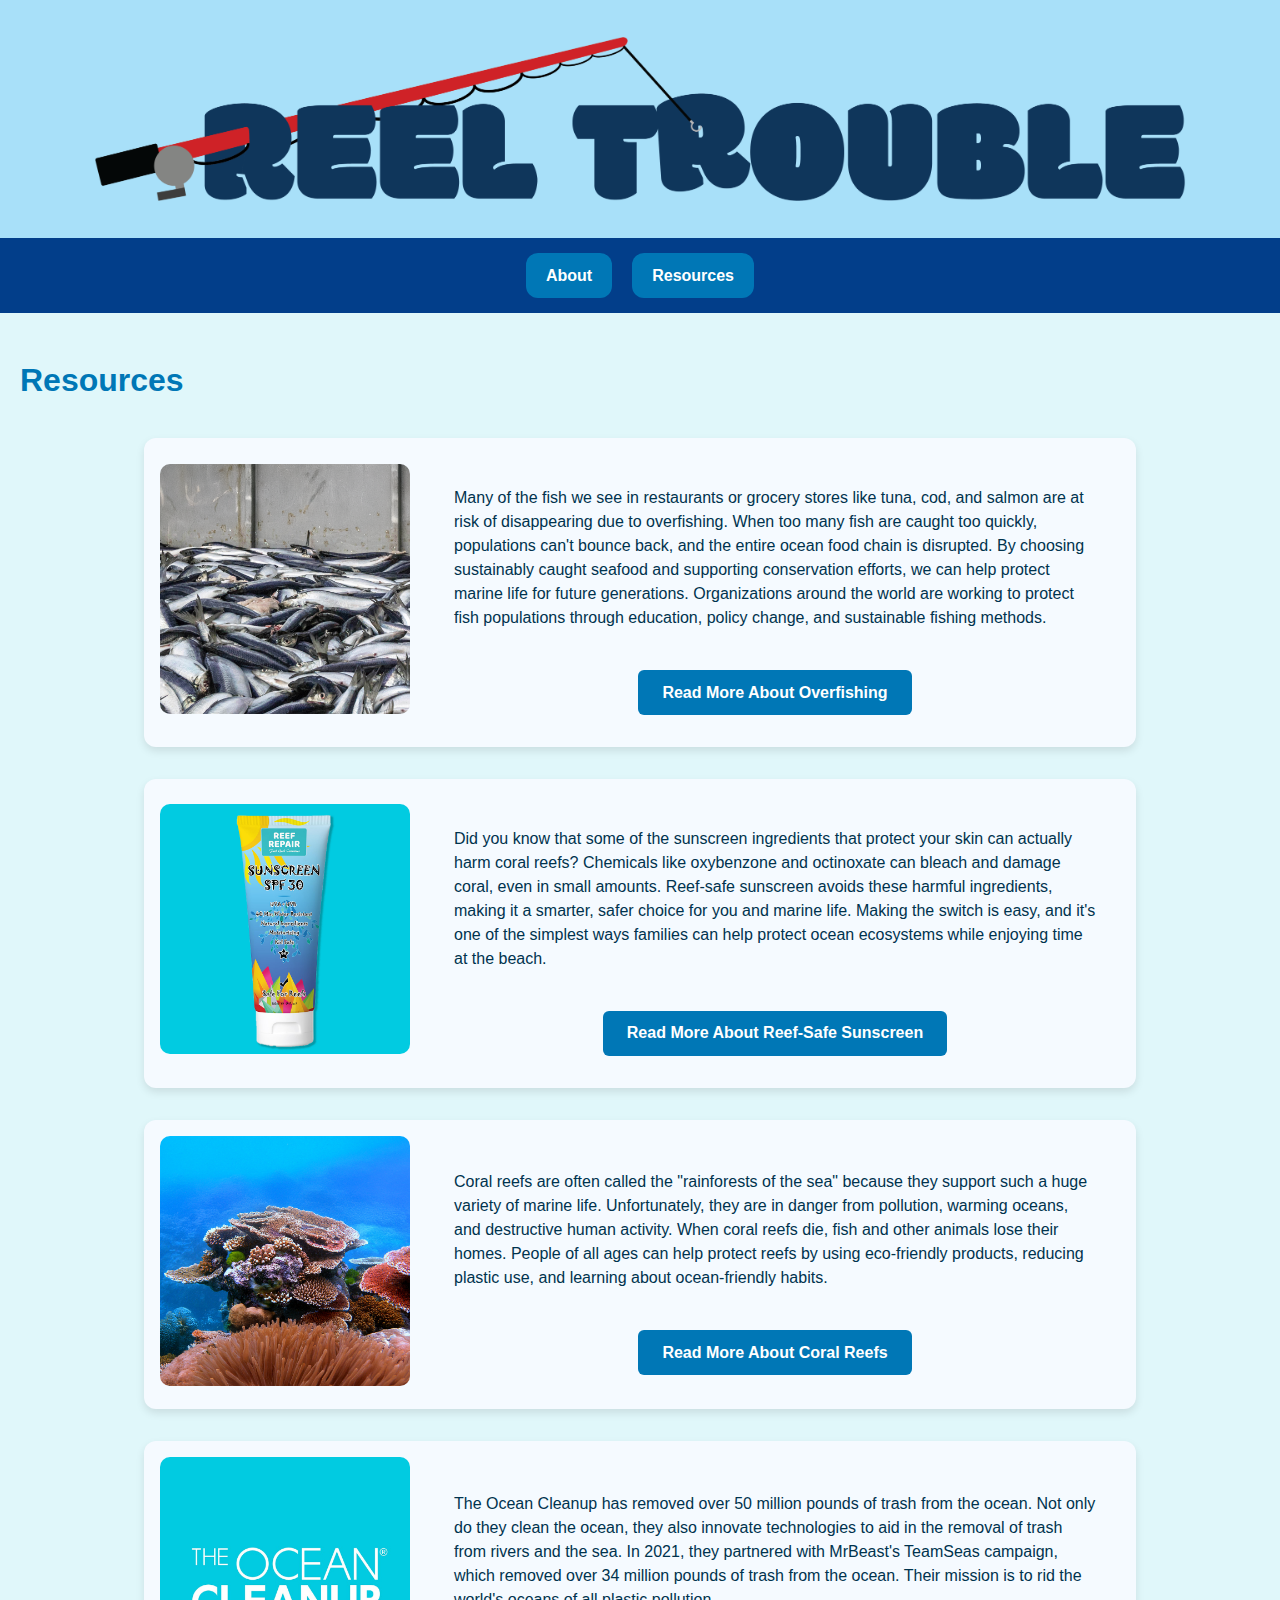
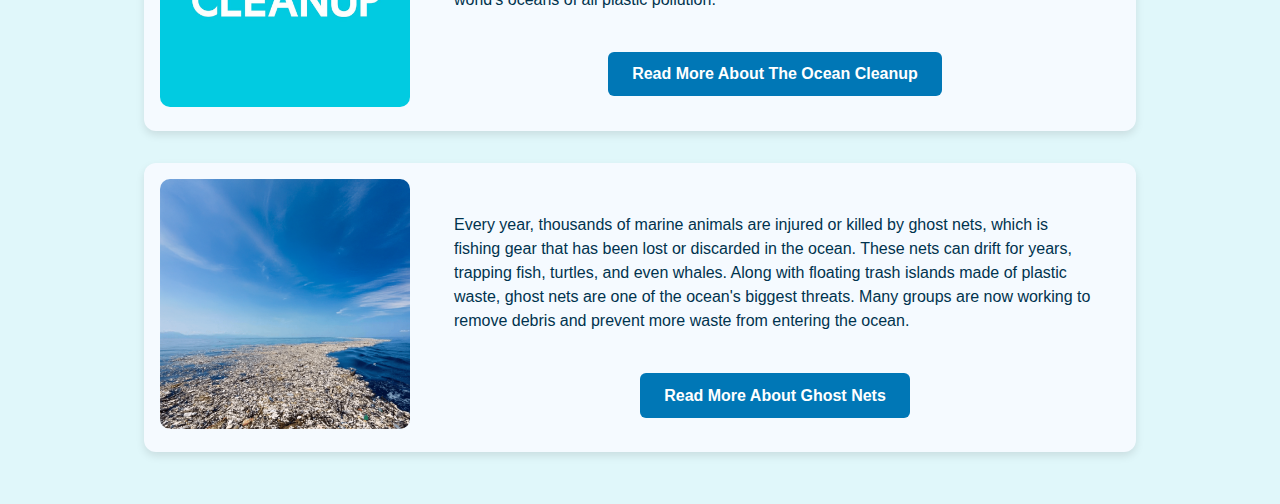
==== commit f05524c7: "update" ====
--- a/resources.html
+++ b/resources.html
@@ -17,7 +17,7 @@
   </nav>
 
   <main>
-    <h1>Resources test</h1>
+    <h1>Resources</h1>
 
     <div class="card-container">
 
--- a/css/style.css
+++ b/css/style.css
@@ -74,16 +74,18 @@
 /* Individual Resource Card */
 .resource-item {
   display: flex;
+  flex-direction: row;
   background-color: #f5faff;
   border-radius: 12px;
   box-shadow: 0 4px 8px rgba(0,0,0,0.1);
   overflow: hidden;
+  gap: 20px;
+  padding: 1rem;
 }
 
 /* Image Section */
 .image-wrapper {
   flex-shrink: 0;
-  padding: 1rem;
   display: flex;
   align-items: center;
   justify-content: center;
@@ -97,10 +99,10 @@
 /* Text Section */
 .resource-text {
   flex: 1;
-  padding: 1.5rem;
   display: flex;
   flex-direction: column;
-  justify-content: space-between;
+  justify-content: center;
+  padding: 1rem 1.5rem;
 }
 
 /* Paragraph Text */
@@ -113,7 +115,9 @@
 
 /* Button */
 .button-group {
-  text-align: center;
+  display: flex;
+  justify-content: center;
+  margin-top: 1rem;
 }
 .read-more-btn {
   display: inline-block;
